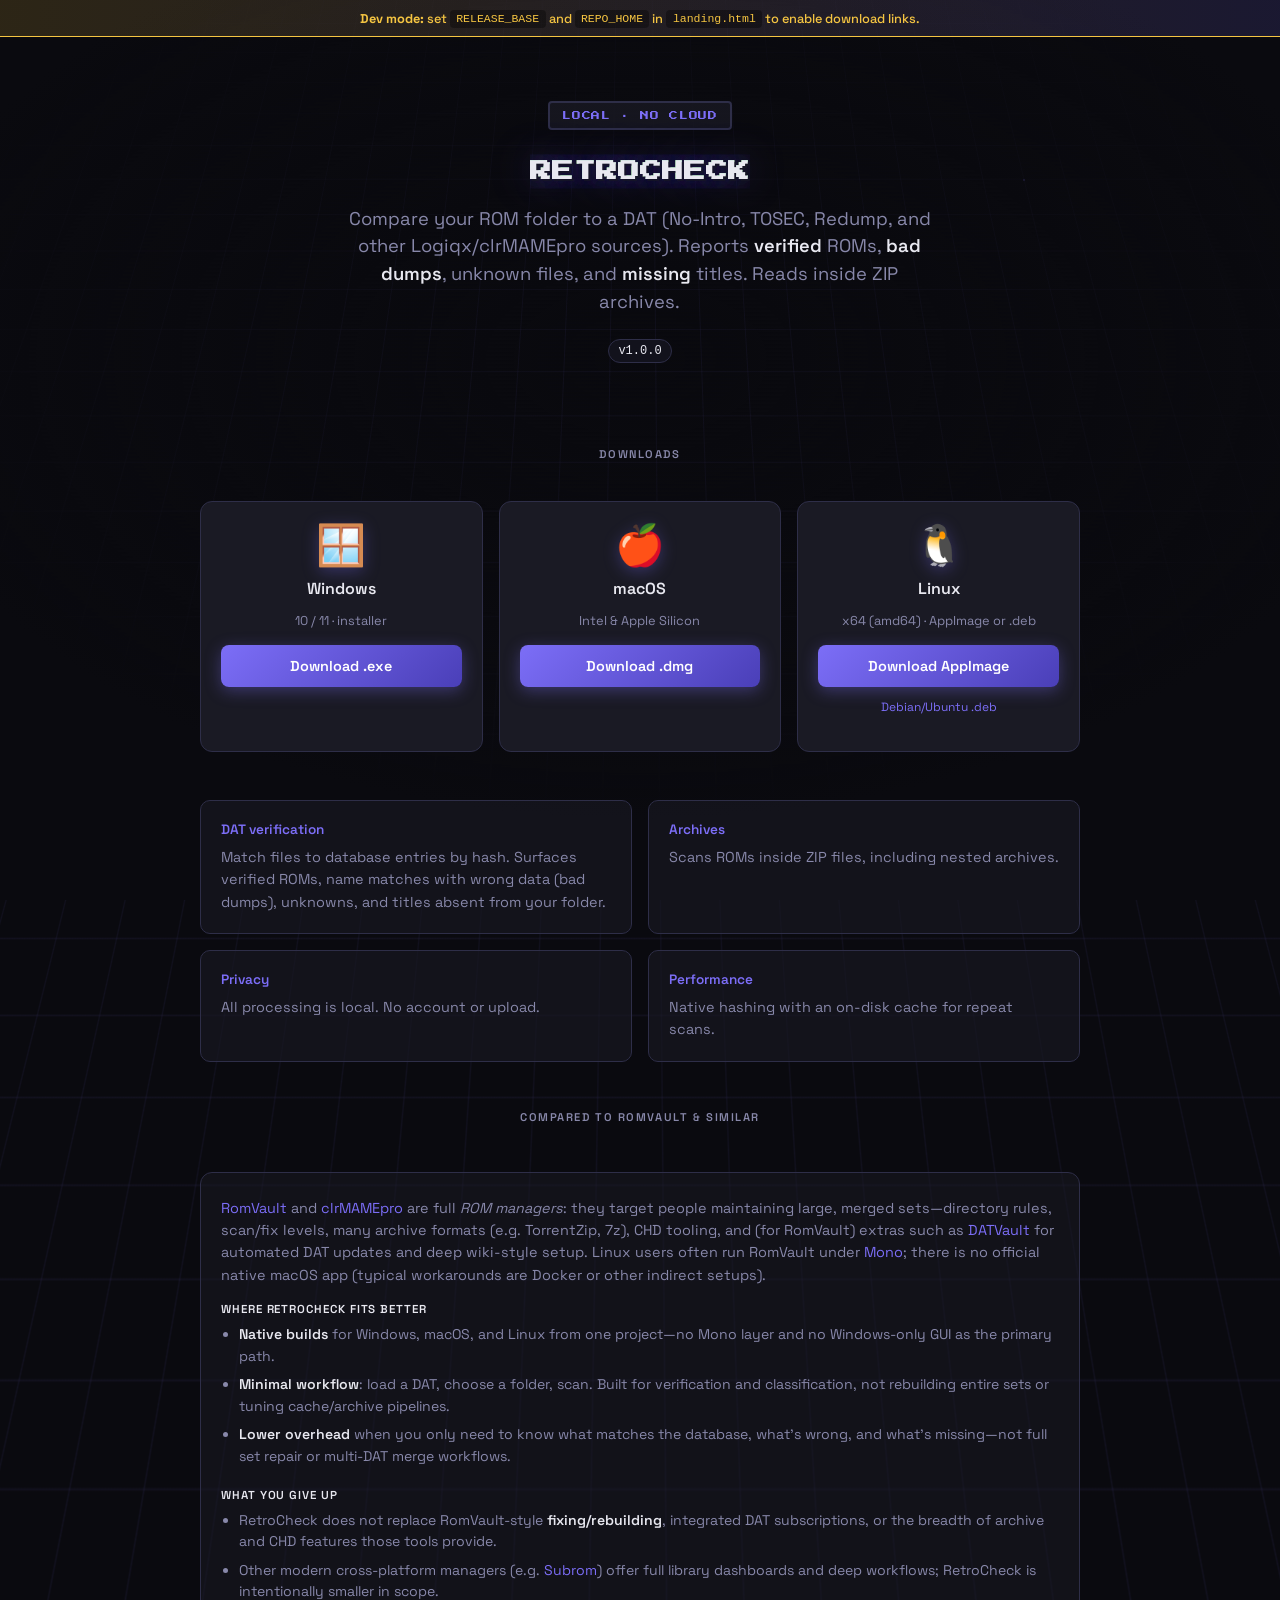
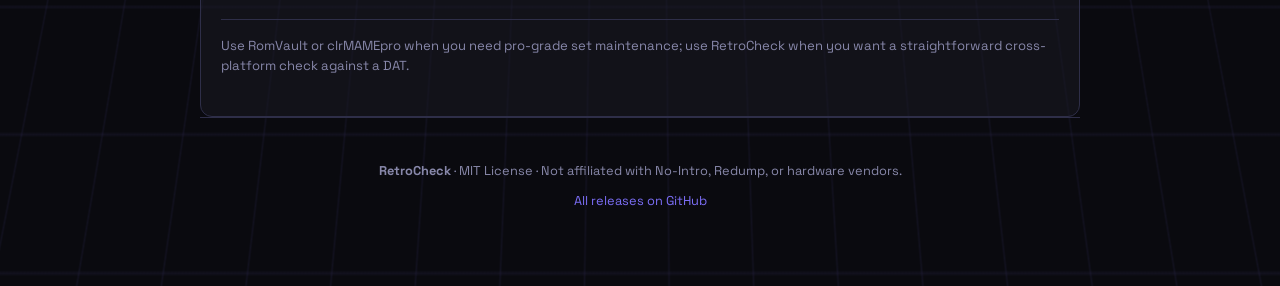
==== index.html @ e522e19d "index.html" ====
<!DOCTYPE html>
<html lang="en">
<head>
  <meta charset="utf-8">
  <meta name="viewport" content="width=device-width, initial-scale=1">
  <meta name="description" content="RetroCheck: verify ROM files against DAT sets (e.g. No-Intro). Detect bad dumps and missing titles. Runs locally.">
  <title>RetroCheck — Download</title>
  <link rel="preconnect" href="https://fonts.googleapis.com">
  <link rel="preconnect" href="https://fonts.gstatic.com" crossorigin>
  <link href="https://fonts.googleapis.com/css2?family=Press+Start+2P&family=Space+Grotesk:wght@400;500;600;700&display=swap" rel="stylesheet">
  <style>
    :root {
      --bg: #0a0a0f;
      --bg2: #12121c;
      --surface: #1a1a24;
      --border: #2e2e48;
      --accent: #7c6ef7;
      --accent-dim: #4a3fb8;
      --accent-glow: rgba(124, 110, 247, 0.35);
      --green: #3dd68c;
      --yellow: #f5c542;
      --text: #e8e8f0;
      --muted: #8888aa;
      --font-ui: 'Space Grotesk', system-ui, sans-serif;
      --font-pixel: 'Press Start 2P', monospace;
      --font-mono: 'Menlo', 'Monaco', 'Courier New', monospace;
    }

    *, *::before, *::after { box-sizing: border-box; }
    html { scroll-behavior: smooth; }
    body {
      margin: 0;
      min-height: 100vh;
      font-family: var(--font-ui);
      background: var(--bg);
      color: var(--text);
      overflow-x: hidden;
    }

    /* Animated grid + stars */
    .bg-layer {
      position: fixed;
      inset: 0;
      pointer-events: none;
      z-index: 0;
    }
    .grid {
      position: absolute;
      inset: -50%;
      background-image:
        linear-gradient(rgba(124, 110, 247, 0.06) 1px, transparent 1px),
        linear-gradient(90deg, rgba(124, 110, 247, 0.06) 1px, transparent 1px);
      background-size: 48px 48px;
      transform: perspective(400px) rotateX(12deg);
      animation: grid-drift 80s linear infinite;
    }
    @keyframes grid-drift {
      0% { transform: perspective(400px) rotateX(12deg) translateY(0); }
      100% { transform: perspective(400px) rotateX(12deg) translateY(48px); }
    }
    .stars {
      position: absolute;
      inset: 0;
      background-image: radial-gradient(1px 1px at 20% 30%, rgba(255,255,255,0.4) 50%, transparent 50%),
        radial-gradient(1px 1px at 60% 70%, rgba(255,255,255,0.25) 50%, transparent 50%),
        radial-gradient(1.5px 1.5px at 80% 20%, rgba(124, 110, 247, 0.5) 50%, transparent 50%),
        radial-gradient(1px 1px at 40% 80%, rgba(255,255,255,0.2) 50%, transparent 50%);
      background-size: 100% 100%;
      opacity: 0.7;
    }
    .scanlines {
      position: absolute;
      inset: 0;
      background: repeating-linear-gradient(
        0deg,
        transparent,
        transparent 2px,
        rgba(0, 0, 0, 0.12) 2px,
        rgba(0, 0, 0, 0.12) 4px
      );
      opacity: 0.35;
    }
    .vignette {
      position: absolute;
      inset: 0;
      background: radial-gradient(ellipse 70% 60% at 50% 40%, transparent 0%, var(--bg) 85%);
    }

    .config-banner {
      position: relative;
      z-index: 2;
      background: linear-gradient(90deg, rgba(245, 197, 66, 0.15), rgba(124, 110, 247, 0.15));
      border-bottom: 1px solid var(--yellow);
      color: var(--yellow);
      text-align: center;
      font-size: 0.8rem;
      padding: 0.6rem 1rem;
      font-weight: 500;
    }
    .config-banner code {
      font-family: var(--font-mono);
      font-size: 0.72rem;
      background: rgba(0, 0, 0, 0.35);
      padding: 0.15rem 0.4rem;
      border-radius: 4px;
    }

    .wrap {
      position: relative;
      z-index: 1;
      max-width: 920px;
      margin: 0 auto;
      padding: 2rem 1.25rem 4rem;
    }

    header {
      text-align: center;
      padding: 2rem 0 3rem;
    }
    .badge {
      display: inline-block;
      font-family: var(--font-pixel);
      font-size: 0.55rem;
      color: var(--accent);
      letter-spacing: 0.08em;
      padding: 0.5rem 0.75rem;
      border: 2px solid var(--border);
      border-radius: 4px;
      background: rgba(26, 26, 36, 0.8);
      margin-bottom: 1.5rem;
      animation: pulse-border 3s ease-in-out infinite;
    }
    @keyframes pulse-border {
      0%, 100% { box-shadow: 0 0 0 0 var(--accent-glow); border-color: var(--border); }
      50% { box-shadow: 0 0 24px 2px var(--accent-glow); border-color: var(--accent-dim); }
    }

    h1 {
      font-family: var(--font-pixel);
      font-size: clamp(1rem, 4vw, 1.35rem);
      line-height: 1.6;
      margin: 0 0 1rem;
      text-shadow: 0 0 40px var(--accent-glow), 2px 2px 0 var(--bg2);
    }
    .glitch {
      position: relative;
      display: inline-block;
    }
    .glitch::before,
    .glitch::after {
      content: attr(data-text);
      position: absolute;
      left: 0;
      top: 0;
      width: 100%;
      overflow: hidden;
      clip-path: inset(0 0 0 0);
    }
    .glitch::before {
      animation: glitch-1 2.5s infinite reverse steps(2);
      color: var(--green);
      z-index: -1;
    }
    .glitch::after {
      animation: glitch-2 3s infinite steps(2);
      color: var(--yellow);
      z-index: -2;
    }
    @keyframes glitch-1 {
      0%, 90%, 100% { transform: translate(0); }
      92% { transform: translate(-2px, 1px); }
      94% { transform: translate(2px, -1px); }
    }
    @keyframes glitch-2 {
      0%, 88%, 100% { transform: translate(0); }
      91% { transform: translate(2px, 2px); }
    }

    .tagline {
      font-size: 1.15rem;
      color: var(--muted);
      max-width: 32em;
      margin: 0 auto 0.5rem;
      line-height: 1.5;
    }
    .tagline strong {
      color: var(--text);
      font-weight: 600;
    }
    .downloads {
      display: grid;
      gap: 1rem;
      margin: 2.5rem 0;
    }
    @media (min-width: 640px) {
      .downloads { grid-template-columns: repeat(3, 1fr); }
    }

    .dl-card {
      position: relative;
      background: var(--surface);
      border: 1px solid var(--border);
      border-radius: 12px;
      padding: 1.5rem 1.25rem;
      text-align: center;
      transition: transform 0.2s, border-color 0.2s, box-shadow 0.2s;
    }
    .dl-card:hover {
      transform: translateY(-4px);
      border-color: var(--accent);
      box-shadow: 0 12px 40px rgba(124, 110, 247, 0.2);
    }
    .dl-card .icon {
      font-size: 2.5rem;
      line-height: 1;
      margin-bottom: 0.75rem;
      filter: drop-shadow(0 4px 8px rgba(124, 110, 247, 0.3));
    }
    .dl-card h2 {
      font-size: 1rem;
      font-weight: 600;
      margin: 0 0 0.35rem;
    }
    .dl-card .os-hint {
      font-size: 0.8rem;
      color: var(--muted);
      margin-bottom: 1rem;
    }
    .dl-card a.primary {
      display: inline-flex;
      align-items: center;
      justify-content: center;
      gap: 0.5rem;
      width: 100%;
      padding: 0.75rem 1rem;
      font-weight: 600;
      font-size: 0.9rem;
      color: #fff;
      background: linear-gradient(135deg, var(--accent) 0%, var(--accent-dim) 100%);
      border: none;
      border-radius: 8px;
      text-decoration: none;
      cursor: pointer;
      box-shadow: 0 4px 16px var(--accent-glow);
      transition: filter 0.15s, transform 0.15s;
    }
    .dl-card a.primary:hover {
      filter: brightness(1.08);
      transform: scale(1.02);
    }
    .dl-card a.primary:active {
      transform: scale(0.98);
    }
    .dl-card .alt-links {
      margin-top: 0.75rem;
      font-size: 0.75rem;
      color: var(--muted);
    }
    .dl-card .alt-links a {
      color: var(--accent);
      text-decoration: none;
    }
    .dl-card .alt-links a:hover {
      text-decoration: underline;
    }

    .features {
      display: grid;
      gap: 1rem;
      margin: 3rem 0;
    }
    @media (min-width: 560px) {
      .features { grid-template-columns: repeat(2, 1fr); }
    }
    .feat {
      background: rgba(26, 26, 36, 0.6);
      border: 1px solid var(--border);
      border-radius: 10px;
      padding: 1.25rem;
    }
    .feat h3 {
      font-size: 0.85rem;
      margin: 0 0 0.5rem;
      color: var(--accent);
      font-weight: 600;
    }
    .feat p {
      margin: 0;
      font-size: 0.9rem;
      color: var(--muted);
      line-height: 1.55;
    }
    .feat p strong {
      color: var(--text);
      font-weight: 600;
    }

    .section-title {
      font-size: 0.7rem;
      font-weight: 600;
      letter-spacing: 0.14em;
      text-transform: uppercase;
      color: var(--muted);
      text-align: center;
      margin: 2.25rem 0 1rem;
    }

    .compare {
      margin: 3rem 0 0;
      padding: 1.5rem 1.25rem;
      background: rgba(26, 26, 36, 0.5);
      border: 1px solid var(--border);
      border-radius: 12px;
    }
    .compare > p {
      margin: 0 0 1rem;
      font-size: 0.9rem;
      color: var(--muted);
      line-height: 1.55;
    }
    .compare h3 {
      font-size: 0.72rem;
      font-weight: 600;
      letter-spacing: 0.08em;
      text-transform: uppercase;
      color: var(--text);
      margin: 1.25rem 0 0.5rem;
    }
    .compare h3:first-of-type {
      margin-top: 0;
    }
    .compare ul {
      margin: 0;
      padding-left: 1.15rem;
      font-size: 0.88rem;
      color: var(--muted);
      line-height: 1.55;
    }
    .compare li {
      margin-bottom: 0.4rem;
    }
    .compare ul strong {
      color: var(--text);
      font-weight: 600;
    }
    .compare a {
      color: var(--accent);
      text-decoration: none;
    }
    .compare a:hover {
      text-decoration: underline;
    }
    .compare .note {
      margin-top: 1rem;
      padding-top: 1rem;
      border-top: 1px solid var(--border);
      font-size: 0.82rem;
      color: var(--muted);
      line-height: 1.5;
    }

    footer {
      text-align: center;
      padding-top: 2rem;
      border-top: 1px solid var(--border);
      font-size: 0.8rem;
      color: var(--muted);
    }
    footer a {
      color: var(--accent);
      text-decoration: none;
    }
    footer a:hover { text-decoration: underline; }

    .version-pill {
      display: inline-block;
      margin-top: 1rem;
      padding: 0.25rem 0.6rem;
      font-size: 0.75rem;
      font-family: var(--font-mono, monospace);
      background: var(--bg2);
      border-radius: 99px;
      border: 1px solid var(--border);
    }

  </style>
</head>
<body>
  <div class="config-banner" id="config-banner" hidden>
    <strong>Dev mode:</strong> set <code>RELEASE_BASE</code> and <code>REPO_HOME</code> in <code>landing.html</code> to enable download links.
  </div>
  <div class="bg-layer" aria-hidden="true">
    <div class="grid"></div>
    <div class="stars"></div>
    <div class="scanlines"></div>
    <div class="vignette"></div>
  </div>

  <div class="wrap">
    <header>
      <div class="badge">LOCAL · NO CLOUD</div>
      <h1>
        <span class="glitch" data-text="RETROCHECK">RETROCHECK</span>
      </h1>
      <p class="tagline">
        Compare your ROM folder to a DAT (No-Intro, TOSEC, Redump, and other Logiqx/clrMAMEpro sources).
        Reports <strong>verified</strong> ROMs, <strong>bad dumps</strong>, unknown files, and <strong>missing</strong> titles. Reads inside ZIP archives.
      </p>
      <span class="version-pill" id="version-pill">v<!-- set by script --></span>
    </header>

    <h2 class="section-title">Downloads</h2>

    <section class="downloads" aria-label="Downloads">
      <article class="dl-card">
        <div class="icon" aria-hidden="true">🪟</div>
        <h2>Windows</h2>
        <p class="os-hint">10 / 11 · installer</p>
        <a class="primary" data-dl="win" href="#">Download .exe</a>
      </article>
      <article class="dl-card">
        <div class="icon" aria-hidden="true">🍎</div>
        <h2>macOS</h2>
        <p class="os-hint">Intel &amp; Apple Silicon</p>
        <a class="primary" data-dl="mac" href="#">Download .dmg</a>
      </article>
      <article class="dl-card">
        <div class="icon" aria-hidden="true">🐧</div>
        <h2>Linux</h2>
        <p class="os-hint">x64 (amd64) · AppImage or .deb</p>
        <a class="primary" data-dl="linux-appimage" href="#">Download AppImage</a>
        <p class="alt-links">
          <a data-dl="linux-deb" href="#">Debian/Ubuntu .deb</a>
        </p>
      </article>
    </section>

    <section class="features" aria-label="Features">
      <div class="feat">
        <h3>DAT verification</h3>
        <p>Match files to database entries by hash. Surfaces verified ROMs, name matches with wrong data (bad dumps), unknowns, and titles absent from your folder.</p>
      </div>
      <div class="feat">
        <h3>Archives</h3>
        <p>Scans ROMs inside ZIP files, including nested archives.</p>
      </div>
      <div class="feat">
        <h3>Privacy</h3>
        <p>All processing is local. No account or upload.</p>
      </div>
      <div class="feat">
        <h3>Performance</h3>
        <p>Native hashing with an on-disk cache for repeat scans.</p>
      </div>
    </section>

    <h2 class="section-title" style="margin-top:3rem">Compared to RomVault &amp; similar</h2>
    <section class="compare" aria-label="Comparison with other ROM tools">
      <p>
        <a href="https://www.romvault.com/" rel="noopener noreferrer">RomVault</a> and
        <a href="https://mamedev.emulab.it/clrmamepro/" rel="noopener noreferrer">clrMAMEpro</a>
        are full <em>ROM managers</em>: they target people maintaining large, merged sets—directory rules, scan/fix levels,
        many archive formats (e.g. TorrentZip, 7z), CHD tooling, and (for RomVault) extras such as
        <a href="https://wiki.romvault.com/doku.php?id=what_is_datvault" rel="noopener noreferrer">DATVault</a>
        for automated DAT updates and deep wiki-style setup.
        Linux users often run RomVault under <a href="https://wiki.romvault.com/doku.php?id=linux_setup" rel="noopener noreferrer">Mono</a>;
        there is no official native macOS app (typical workarounds are Docker or other indirect setups).
      </p>
      <h3>Where RetroCheck fits better</h3>
      <ul>
        <li><strong>Native builds</strong> for Windows, macOS, and Linux from one project—no Mono layer and no Windows-only GUI as the primary path.</li>
        <li><strong>Minimal workflow</strong>: load a DAT, choose a folder, scan. Built for verification and classification, not rebuilding entire sets or tuning cache/archive pipelines.</li>
        <li><strong>Lower overhead</strong> when you only need to know what matches the database, what’s wrong, and what’s missing—not full set repair or multi-DAT merge workflows.</li>
      </ul>
      <h3>What you give up</h3>
      <ul>
        <li>RetroCheck does not replace RomVault-style <strong>fixing/rebuilding</strong>, integrated DAT subscriptions, or the breadth of archive and CHD features those tools provide.</li>
        <li>Other modern cross-platform managers (e.g. <a href="https://github.com/TheAnsarya/subrom" rel="noopener noreferrer">Subrom</a>) offer full library dashboards and deep workflows; RetroCheck is intentionally smaller in scope.</li>
      </ul>
      <p class="note">Use RomVault or clrMAMEpro when you need pro-grade set maintenance; use RetroCheck when you want a straightforward cross-platform check against a DAT.</p>
    </section>

    <footer>
      <p>
        <strong>RetroCheck</strong> · MIT License · Not affiliated with No-Intro, Redump, or hardware vendors.
      </p>
      <p style="margin-top:0.75rem">
        <a id="releases-link" href="#">All releases on GitHub</a>
      </p>
    </footer>
  </div>

  <script>
    (function () {
      /**
       * Edit this block before publishing. Point RELEASE_BASE at your GitHub Release
       * assets folder, e.g. https://github.com/you/retrocheck/releases/download/v1.0.0
       */
      var VERSION = '1.0.0';
      var RELEASE_BASE = ''; // e.g. 'https://github.com/YOUR_ORG/retrocheck/releases/download/v' + VERSION

      /** Filenames must match `npm run dist` output (package name + electron-builder). */
      var FILES = {
        win: 'retrocheck-' + VERSION + '-setup.exe',
        mac: 'RetroCheck-' + VERSION + '.dmg',
        'linux-appimage': 'RetroCheck-' + VERSION + '.AppImage',
        'linux-deb': 'retrocheck_' + VERSION + '_amd64.deb'
      };

      var REPO_HOME = ''; // e.g. 'https://github.com/YOUR_ORG/retrocheck'

      var needsConfig = !RELEASE_BASE || RELEASE_BASE.indexOf('YOUR_ORG') !== -1;
      var banner = document.getElementById('config-banner');
      if (banner) banner.hidden = !needsConfig;

      var pill = document.getElementById('version-pill');
      if (pill) pill.textContent = 'v' + VERSION;

      function hrefFor(key) {
        if (!RELEASE_BASE || RELEASE_BASE.indexOf('YOUR_ORG') !== -1) {
          return '#';
        }
        return RELEASE_BASE.replace(/\/?$/, '/') + FILES[key];
      }

      document.querySelectorAll('[data-dl]').forEach(function (el) {
        var key = el.getAttribute('data-dl');
        el.setAttribute('href', hrefFor(key));
        if (needsConfig) {
          el.setAttribute('title', 'Set RELEASE_BASE in landing.html to enable downloads');
          el.addEventListener('click', function (ev) {
            if (el.getAttribute('href') === '#') {
              ev.preventDefault();
              window.alert('Configure RELEASE_BASE in landing.html with your GitHub release asset URL, then redeploy.');
            }
          });
        }
      });

      var rel = document.getElementById('releases-link');
      if (rel) {
        if (REPO_HOME && REPO_HOME.indexOf('YOUR_ORG') === -1) {
          rel.href = REPO_HOME + '/releases';
        } else {
          rel.href = '#';
          rel.setAttribute('title', 'Set REPO_HOME in landing.html');
        }
      }
    })();
  </script>
</body>
</html>
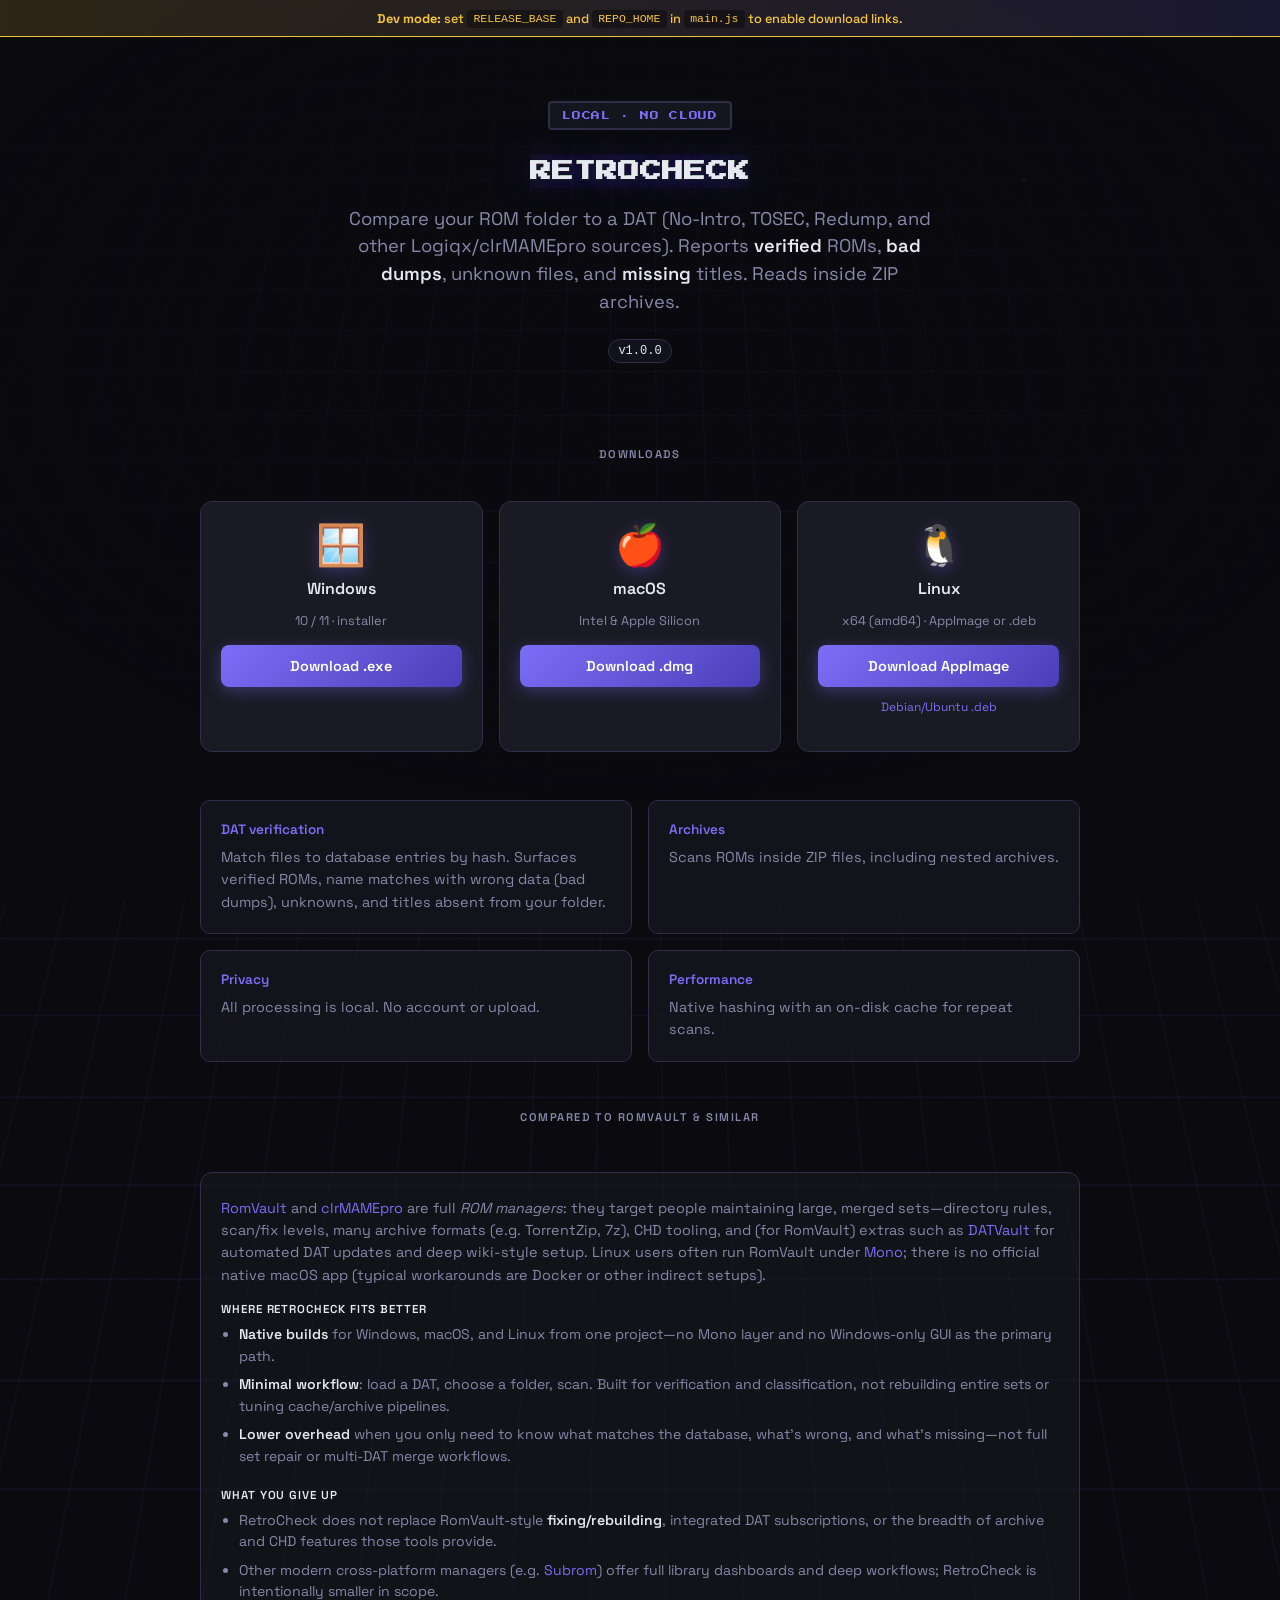
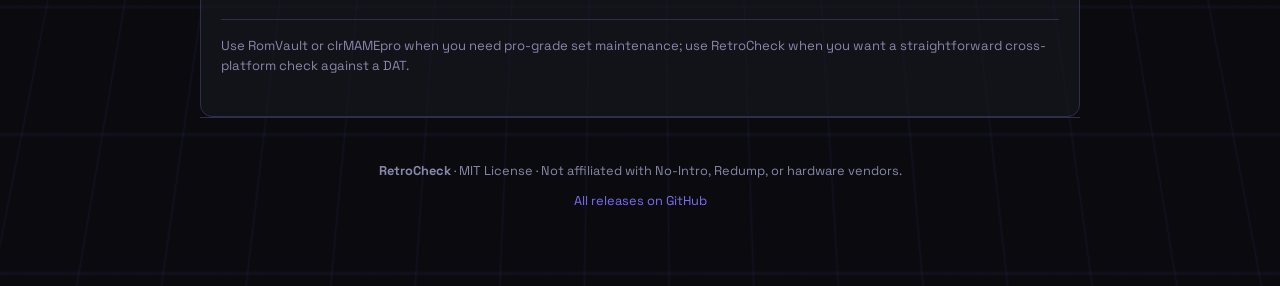
==== commit 3518ab5f: "simple animations" ====
--- a/index.html
+++ b/index.html
@@ -8,386 +8,11 @@
   <link rel="preconnect" href="https://fonts.googleapis.com">
   <link rel="preconnect" href="https://fonts.gstatic.com" crossorigin>
   <link href="https://fonts.googleapis.com/css2?family=Press+Start+2P&family=Space+Grotesk:wght@400;500;600;700&display=swap" rel="stylesheet">
-  <style>
-    :root {
-      --bg: #0a0a0f;
-      --bg2: #12121c;
-      --surface: #1a1a24;
-      --border: #2e2e48;
-      --accent: #7c6ef7;
-      --accent-dim: #4a3fb8;
-      --accent-glow: rgba(124, 110, 247, 0.35);
-      --green: #3dd68c;
-      --yellow: #f5c542;
-      --text: #e8e8f0;
-      --muted: #8888aa;
-      --font-ui: 'Space Grotesk', system-ui, sans-serif;
-      --font-pixel: 'Press Start 2P', monospace;
-      --font-mono: 'Menlo', 'Monaco', 'Courier New', monospace;
-    }
-
-    *, *::before, *::after { box-sizing: border-box; }
-    html { scroll-behavior: smooth; }
-    body {
-      margin: 0;
-      min-height: 100vh;
-      font-family: var(--font-ui);
-      background: var(--bg);
-      color: var(--text);
-      overflow-x: hidden;
-    }
-
-    /* Animated grid + stars */
-    .bg-layer {
-      position: fixed;
-      inset: 0;
-      pointer-events: none;
-      z-index: 0;
-    }
-    .grid {
-      position: absolute;
-      inset: -50%;
-      background-image:
-        linear-gradient(rgba(124, 110, 247, 0.06) 1px, transparent 1px),
-        linear-gradient(90deg, rgba(124, 110, 247, 0.06) 1px, transparent 1px);
-      background-size: 48px 48px;
-      transform: perspective(400px) rotateX(12deg);
-      animation: grid-drift 80s linear infinite;
-    }
-    @keyframes grid-drift {
-      0% { transform: perspective(400px) rotateX(12deg) translateY(0); }
-      100% { transform: perspective(400px) rotateX(12deg) translateY(48px); }
-    }
-    .stars {
-      position: absolute;
-      inset: 0;
-      background-image: radial-gradient(1px 1px at 20% 30%, rgba(255,255,255,0.4) 50%, transparent 50%),
-        radial-gradient(1px 1px at 60% 70%, rgba(255,255,255,0.25) 50%, transparent 50%),
-        radial-gradient(1.5px 1.5px at 80% 20%, rgba(124, 110, 247, 0.5) 50%, transparent 50%),
-        radial-gradient(1px 1px at 40% 80%, rgba(255,255,255,0.2) 50%, transparent 50%);
-      background-size: 100% 100%;
-      opacity: 0.7;
-    }
-    .scanlines {
-      position: absolute;
-      inset: 0;
-      background: repeating-linear-gradient(
-        0deg,
-        transparent,
-        transparent 2px,
-        rgba(0, 0, 0, 0.12) 2px,
-        rgba(0, 0, 0, 0.12) 4px
-      );
-      opacity: 0.35;
-    }
-    .vignette {
-      position: absolute;
-      inset: 0;
-      background: radial-gradient(ellipse 70% 60% at 50% 40%, transparent 0%, var(--bg) 85%);
-    }
-
-    .config-banner {
-      position: relative;
-      z-index: 2;
-      background: linear-gradient(90deg, rgba(245, 197, 66, 0.15), rgba(124, 110, 247, 0.15));
-      border-bottom: 1px solid var(--yellow);
-      color: var(--yellow);
-      text-align: center;
-      font-size: 0.8rem;
-      padding: 0.6rem 1rem;
-      font-weight: 500;
-    }
-    .config-banner code {
-      font-family: var(--font-mono);
-      font-size: 0.72rem;
-      background: rgba(0, 0, 0, 0.35);
-      padding: 0.15rem 0.4rem;
-      border-radius: 4px;
-    }
-
-    .wrap {
-      position: relative;
-      z-index: 1;
-      max-width: 920px;
-      margin: 0 auto;
-      padding: 2rem 1.25rem 4rem;
-    }
-
-    header {
-      text-align: center;
-      padding: 2rem 0 3rem;
-    }
-    .badge {
-      display: inline-block;
-      font-family: var(--font-pixel);
-      font-size: 0.55rem;
-      color: var(--accent);
-      letter-spacing: 0.08em;
-      padding: 0.5rem 0.75rem;
-      border: 2px solid var(--border);
-      border-radius: 4px;
-      background: rgba(26, 26, 36, 0.8);
-      margin-bottom: 1.5rem;
-      animation: pulse-border 3s ease-in-out infinite;
-    }
-    @keyframes pulse-border {
-      0%, 100% { box-shadow: 0 0 0 0 var(--accent-glow); border-color: var(--border); }
-      50% { box-shadow: 0 0 24px 2px var(--accent-glow); border-color: var(--accent-dim); }
-    }
-
-    h1 {
-      font-family: var(--font-pixel);
-      font-size: clamp(1rem, 4vw, 1.35rem);
-      line-height: 1.6;
-      margin: 0 0 1rem;
-      text-shadow: 0 0 40px var(--accent-glow), 2px 2px 0 var(--bg2);
-    }
-    .glitch {
-      position: relative;
-      display: inline-block;
-    }
-    .glitch::before,
-    .glitch::after {
-      content: attr(data-text);
-      position: absolute;
-      left: 0;
-      top: 0;
-      width: 100%;
-      overflow: hidden;
-      clip-path: inset(0 0 0 0);
-    }
-    .glitch::before {
-      animation: glitch-1 2.5s infinite reverse steps(2);
-      color: var(--green);
-      z-index: -1;
-    }
-    .glitch::after {
-      animation: glitch-2 3s infinite steps(2);
-      color: var(--yellow);
-      z-index: -2;
-    }
-    @keyframes glitch-1 {
-      0%, 90%, 100% { transform: translate(0); }
-      92% { transform: translate(-2px, 1px); }
-      94% { transform: translate(2px, -1px); }
-    }
-    @keyframes glitch-2 {
-      0%, 88%, 100% { transform: translate(0); }
-      91% { transform: translate(2px, 2px); }
-    }
-
-    .tagline {
-      font-size: 1.15rem;
-      color: var(--muted);
-      max-width: 32em;
-      margin: 0 auto 0.5rem;
-      line-height: 1.5;
-    }
-    .tagline strong {
-      color: var(--text);
-      font-weight: 600;
-    }
-    .downloads {
-      display: grid;
-      gap: 1rem;
-      margin: 2.5rem 0;
-    }
-    @media (min-width: 640px) {
-      .downloads { grid-template-columns: repeat(3, 1fr); }
-    }
-
-    .dl-card {
-      position: relative;
-      background: var(--surface);
-      border: 1px solid var(--border);
-      border-radius: 12px;
-      padding: 1.5rem 1.25rem;
-      text-align: center;
-      transition: transform 0.2s, border-color 0.2s, box-shadow 0.2s;
-    }
-    .dl-card:hover {
-      transform: translateY(-4px);
-      border-color: var(--accent);
-      box-shadow: 0 12px 40px rgba(124, 110, 247, 0.2);
-    }
-    .dl-card .icon {
-      font-size: 2.5rem;
-      line-height: 1;
-      margin-bottom: 0.75rem;
-      filter: drop-shadow(0 4px 8px rgba(124, 110, 247, 0.3));
-    }
-    .dl-card h2 {
-      font-size: 1rem;
-      font-weight: 600;
-      margin: 0 0 0.35rem;
-    }
-    .dl-card .os-hint {
-      font-size: 0.8rem;
-      color: var(--muted);
-      margin-bottom: 1rem;
-    }
-    .dl-card a.primary {
-      display: inline-flex;
-      align-items: center;
-      justify-content: center;
-      gap: 0.5rem;
-      width: 100%;
-      padding: 0.75rem 1rem;
-      font-weight: 600;
-      font-size: 0.9rem;
-      color: #fff;
-      background: linear-gradient(135deg, var(--accent) 0%, var(--accent-dim) 100%);
-      border: none;
-      border-radius: 8px;
-      text-decoration: none;
-      cursor: pointer;
-      box-shadow: 0 4px 16px var(--accent-glow);
-      transition: filter 0.15s, transform 0.15s;
-    }
-    .dl-card a.primary:hover {
-      filter: brightness(1.08);
-      transform: scale(1.02);
-    }
-    .dl-card a.primary:active {
-      transform: scale(0.98);
-    }
-    .dl-card .alt-links {
-      margin-top: 0.75rem;
-      font-size: 0.75rem;
-      color: var(--muted);
-    }
-    .dl-card .alt-links a {
-      color: var(--accent);
-      text-decoration: none;
-    }
-    .dl-card .alt-links a:hover {
-      text-decoration: underline;
-    }
-
-    .features {
-      display: grid;
-      gap: 1rem;
-      margin: 3rem 0;
-    }
-    @media (min-width: 560px) {
-      .features { grid-template-columns: repeat(2, 1fr); }
-    }
-    .feat {
-      background: rgba(26, 26, 36, 0.6);
-      border: 1px solid var(--border);
-      border-radius: 10px;
-      padding: 1.25rem;
-    }
-    .feat h3 {
-      font-size: 0.85rem;
-      margin: 0 0 0.5rem;
-      color: var(--accent);
-      font-weight: 600;
-    }
-    .feat p {
-      margin: 0;
-      font-size: 0.9rem;
-      color: var(--muted);
-      line-height: 1.55;
-    }
-    .feat p strong {
-      color: var(--text);
-      font-weight: 600;
-    }
-
-    .section-title {
-      font-size: 0.7rem;
-      font-weight: 600;
-      letter-spacing: 0.14em;
-      text-transform: uppercase;
-      color: var(--muted);
-      text-align: center;
-      margin: 2.25rem 0 1rem;
-    }
-
-    .compare {
-      margin: 3rem 0 0;
-      padding: 1.5rem 1.25rem;
-      background: rgba(26, 26, 36, 0.5);
-      border: 1px solid var(--border);
-      border-radius: 12px;
-    }
-    .compare > p {
-      margin: 0 0 1rem;
-      font-size: 0.9rem;
-      color: var(--muted);
-      line-height: 1.55;
-    }
-    .compare h3 {
-      font-size: 0.72rem;
-      font-weight: 600;
-      letter-spacing: 0.08em;
-      text-transform: uppercase;
-      color: var(--text);
-      margin: 1.25rem 0 0.5rem;
-    }
-    .compare h3:first-of-type {
-      margin-top: 0;
-    }
-    .compare ul {
-      margin: 0;
-      padding-left: 1.15rem;
-      font-size: 0.88rem;
-      color: var(--muted);
-      line-height: 1.55;
-    }
-    .compare li {
-      margin-bottom: 0.4rem;
-    }
-    .compare ul strong {
-      color: var(--text);
-      font-weight: 600;
-    }
-    .compare a {
-      color: var(--accent);
-      text-decoration: none;
-    }
-    .compare a:hover {
-      text-decoration: underline;
-    }
-    .compare .note {
-      margin-top: 1rem;
-      padding-top: 1rem;
-      border-top: 1px solid var(--border);
-      font-size: 0.82rem;
-      color: var(--muted);
-      line-height: 1.5;
-    }
-
-    footer {
-      text-align: center;
-      padding-top: 2rem;
-      border-top: 1px solid var(--border);
-      font-size: 0.8rem;
-      color: var(--muted);
-    }
-    footer a {
-      color: var(--accent);
-      text-decoration: none;
-    }
-    footer a:hover { text-decoration: underline; }
-
-    .version-pill {
-      display: inline-block;
-      margin-top: 1rem;
-      padding: 0.25rem 0.6rem;
-      font-size: 0.75rem;
-      font-family: var(--font-mono, monospace);
-      background: var(--bg2);
-      border-radius: 99px;
-      border: 1px solid var(--border);
-    }
-
-  </style>
+  <link rel="stylesheet" href="styles.css">
 </head>
 <body>
   <div class="config-banner" id="config-banner" hidden>
-    <strong>Dev mode:</strong> set <code>RELEASE_BASE</code> and <code>REPO_HOME</code> in <code>landing.html</code> to enable download links.
+    <strong>Dev mode:</strong> set <code>RELEASE_BASE</code> and <code>REPO_HOME</code> in <code>main.js</code> to enable download links.
   </div>
   <div class="bg-layer" aria-hidden="true">
     <div class="grid"></div>
@@ -406,7 +31,7 @@
         Compare your ROM folder to a DAT (No-Intro, TOSEC, Redump, and other Logiqx/clrMAMEpro sources).
         Reports <strong>verified</strong> ROMs, <strong>bad dumps</strong>, unknown files, and <strong>missing</strong> titles. Reads inside ZIP archives.
       </p>
-      <span class="version-pill" id="version-pill">v<!-- set by script --></span>
+      <span class="version-pill" id="version-pill"></span>
     </header>
 
     <h2 class="section-title">Downloads</h2>
@@ -454,7 +79,7 @@
       </div>
     </section>
 
-    <h2 class="section-title" style="margin-top:3rem">Compared to RomVault &amp; similar</h2>
+    <h2 class="section-title section-title--spaced">Compared to RomVault &amp; similar</h2>
     <section class="compare" aria-label="Comparison with other ROM tools">
       <p>
         <a href="https://www.romvault.com/" rel="noopener noreferrer">RomVault</a> and
@@ -484,69 +109,12 @@
       <p>
         <strong>RetroCheck</strong> · MIT License · Not affiliated with No-Intro, Redump, or hardware vendors.
       </p>
-      <p style="margin-top:0.75rem">
+      <p class="footer__links">
         <a id="releases-link" href="#">All releases on GitHub</a>
       </p>
     </footer>
   </div>
 
-  <script>
-    (function () {
-      /**
-       * Edit this block before publishing. Point RELEASE_BASE at your GitHub Release
-       * assets folder, e.g. https://github.com/you/retrocheck/releases/download/v1.0.0
-       */
-      var VERSION = '1.0.0';
-      var RELEASE_BASE = ''; // e.g. 'https://github.com/YOUR_ORG/retrocheck/releases/download/v' + VERSION
-
-      /** Filenames must match `npm run dist` output (package name + electron-builder). */
-      var FILES = {
-        win: 'retrocheck-' + VERSION + '-setup.exe',
-        mac: 'RetroCheck-' + VERSION + '.dmg',
-        'linux-appimage': 'RetroCheck-' + VERSION + '.AppImage',
-        'linux-deb': 'retrocheck_' + VERSION + '_amd64.deb'
-      };
-
-      var REPO_HOME = ''; // e.g. 'https://github.com/YOUR_ORG/retrocheck'
-
-      var needsConfig = !RELEASE_BASE || RELEASE_BASE.indexOf('YOUR_ORG') !== -1;
-      var banner = document.getElementById('config-banner');
-      if (banner) banner.hidden = !needsConfig;
-
-      var pill = document.getElementById('version-pill');
-      if (pill) pill.textContent = 'v' + VERSION;
-
-      function hrefFor(key) {
-        if (!RELEASE_BASE || RELEASE_BASE.indexOf('YOUR_ORG') !== -1) {
-          return '#';
-        }
-        return RELEASE_BASE.replace(/\/?$/, '/') + FILES[key];
-      }
-
-      document.querySelectorAll('[data-dl]').forEach(function (el) {
-        var key = el.getAttribute('data-dl');
-        el.setAttribute('href', hrefFor(key));
-        if (needsConfig) {
-          el.setAttribute('title', 'Set RELEASE_BASE in landing.html to enable downloads');
-          el.addEventListener('click', function (ev) {
-            if (el.getAttribute('href') === '#') {
-              ev.preventDefault();
-              window.alert('Configure RELEASE_BASE in landing.html with your GitHub release asset URL, then redeploy.');
-            }
-          });
-        }
-      });
-
-      var rel = document.getElementById('releases-link');
-      if (rel) {
-        if (REPO_HOME && REPO_HOME.indexOf('YOUR_ORG') === -1) {
-          rel.href = REPO_HOME + '/releases';
-        } else {
-          rel.href = '#';
-          rel.setAttribute('title', 'Set REPO_HOME in landing.html');
-        }
-      }
-    })();
-  </script>
+  <script src="main.js" defer></script>
 </body>
 </html>
--- a/styles.css
+++ b/styles.css
@@ -0,0 +1,637 @@
+/* RetroCheck landing — theme matches app (dark + purple accent) */
+
+:root {
+  --bg: #0a0a0f;
+  --bg2: #12121c;
+  --surface: #1a1a24;
+  --border: #2e2e48;
+  --accent: #7c6ef7;
+  --accent-dim: #4a3fb8;
+  --accent-glow: rgba(124, 110, 247, 0.35);
+  --green: #3dd68c;
+  --yellow: #f5c542;
+  --text: #e8e8f0;
+  --muted: #8888aa;
+  --font-ui: 'Space Grotesk', system-ui, sans-serif;
+  --font-pixel: 'Press Start 2P', monospace;
+  --font-mono: 'Menlo', 'Monaco', 'Courier New', monospace;
+  --ease-out: cubic-bezier(0.22, 1, 0.36, 1);
+  --ease-soft: cubic-bezier(0.4, 0, 0.2, 1);
+  --t-fast: 0.2s;
+  --t-medium: 0.35s;
+}
+
+*,
+*::before,
+*::after {
+  box-sizing: border-box;
+}
+
+html {
+  scroll-behavior: smooth;
+}
+
+body {
+  margin: 0;
+  min-height: 100vh;
+  font-family: var(--font-ui);
+  background: var(--bg);
+  color: var(--text);
+  overflow-x: hidden;
+}
+
+@keyframes reveal-in {
+  from {
+    opacity: 0;
+    transform: translateY(14px);
+  }
+  to {
+    opacity: 1;
+    transform: translateY(0);
+  }
+}
+
+a {
+  transition:
+    color var(--t-fast) var(--ease-soft),
+    text-decoration-color var(--t-fast) var(--ease-soft),
+    opacity var(--t-fast) var(--ease-soft);
+}
+
+a:focus-visible {
+  outline: 2px solid var(--accent);
+  outline-offset: 3px;
+}
+
+a:focus:not(:focus-visible) {
+  outline: none;
+}
+
+/* Background */
+.bg-layer {
+  position: fixed;
+  inset: 0;
+  pointer-events: none;
+  z-index: 0;
+}
+
+.grid {
+  position: absolute;
+  inset: -50%;
+  background-image:
+    linear-gradient(rgba(124, 110, 247, 0.06) 1px, transparent 1px),
+    linear-gradient(90deg, rgba(124, 110, 247, 0.06) 1px, transparent 1px);
+  background-size: 48px 48px;
+  transform: perspective(400px) rotateX(12deg);
+  animation: grid-drift 80s linear infinite;
+}
+
+@keyframes grid-drift {
+  0% {
+    transform: perspective(400px) rotateX(12deg) translateY(0);
+  }
+  100% {
+    transform: perspective(400px) rotateX(12deg) translateY(48px);
+  }
+}
+
+.stars {
+  position: absolute;
+  inset: 0;
+  background-image:
+    radial-gradient(1px 1px at 20% 30%, rgba(255, 255, 255, 0.4) 50%, transparent 50%),
+    radial-gradient(1px 1px at 60% 70%, rgba(255, 255, 255, 0.25) 50%, transparent 50%),
+    radial-gradient(1.5px 1.5px at 80% 20%, rgba(124, 110, 247, 0.5) 50%, transparent 50%),
+    radial-gradient(1px 1px at 40% 80%, rgba(255, 255, 255, 0.2) 50%, transparent 50%);
+  background-size: 100% 100%;
+  opacity: 0.7;
+}
+
+.scanlines {
+  position: absolute;
+  inset: 0;
+  background: repeating-linear-gradient(
+    0deg,
+    transparent,
+    transparent 2px,
+    rgba(0, 0, 0, 0.12) 2px,
+    rgba(0, 0, 0, 0.12) 4px
+  );
+  opacity: 0.35;
+}
+
+.vignette {
+  position: absolute;
+  inset: 0;
+  background: radial-gradient(ellipse 70% 60% at 50% 40%, transparent 0%, var(--bg) 85%);
+}
+
+.config-banner {
+  position: relative;
+  z-index: 2;
+  background: linear-gradient(90deg, rgba(245, 197, 66, 0.15), rgba(124, 110, 247, 0.15));
+  border-bottom: 1px solid var(--yellow);
+  color: var(--yellow);
+  text-align: center;
+  font-size: 0.8rem;
+  padding: 0.6rem 1rem;
+  font-weight: 500;
+}
+
+.config-banner code {
+  font-family: var(--font-mono);
+  font-size: 0.72rem;
+  background: rgba(0, 0, 0, 0.35);
+  padding: 0.15rem 0.4rem;
+  border-radius: 4px;
+}
+
+.wrap {
+  position: relative;
+  z-index: 1;
+  max-width: 920px;
+  margin: 0 auto;
+  padding: 2rem 1.25rem 4rem;
+}
+
+/* Staggered entrance (header lines, then sections) */
+header {
+  text-align: center;
+  padding: 2rem 0 3rem;
+}
+
+header > * {
+  animation: reveal-in 0.55s var(--ease-out) both;
+}
+
+header > *:nth-child(1) {
+  animation-delay: 0.06s;
+}
+
+header > *:nth-child(2) {
+  animation-delay: 0.14s;
+}
+
+header > *:nth-child(3) {
+  animation-delay: 0.22s;
+}
+
+header > *:nth-child(4) {
+  animation-delay: 0.3s;
+}
+
+.wrap > h2.section-title:not(.section-title--spaced),
+.wrap > section.downloads,
+.wrap > section.features,
+.wrap > h2.section-title--spaced,
+.wrap > section.compare,
+.wrap > footer {
+  animation: reveal-in 0.65s var(--ease-out) both;
+}
+
+.wrap > h2.section-title:not(.section-title--spaced) {
+  animation-delay: 0.38s;
+}
+
+.wrap > section.downloads {
+  animation-delay: 0.44s;
+}
+
+.wrap > section.features {
+  animation-delay: 0.52s;
+}
+
+.wrap > h2.section-title--spaced {
+  animation-delay: 0.6s;
+}
+
+.wrap > section.compare {
+  animation-delay: 0.66s;
+}
+
+.wrap > footer {
+  animation-delay: 0.74s;
+}
+
+.badge {
+  display: inline-block;
+  font-family: var(--font-pixel);
+  font-size: 0.55rem;
+  color: var(--accent);
+  letter-spacing: 0.08em;
+  padding: 0.5rem 0.75rem;
+  border: 2px solid var(--border);
+  border-radius: 4px;
+  background: rgba(26, 26, 36, 0.8);
+  margin-bottom: 1.5rem;
+  animation: pulse-border 3s ease-in-out infinite;
+}
+
+@keyframes pulse-border {
+  0%,
+  100% {
+    box-shadow: 0 0 0 0 var(--accent-glow);
+    border-color: var(--border);
+  }
+  50% {
+    box-shadow: 0 0 24px 2px var(--accent-glow);
+    border-color: var(--accent-dim);
+  }
+}
+
+h1 {
+  font-family: var(--font-pixel);
+  font-size: clamp(1rem, 4vw, 1.35rem);
+  line-height: 1.6;
+  margin: 0 0 1rem;
+  text-shadow: 0 0 40px var(--accent-glow), 2px 2px 0 var(--bg2);
+}
+
+.glitch {
+  position: relative;
+  display: inline-block;
+}
+
+.glitch::before,
+.glitch::after {
+  content: attr(data-text);
+  position: absolute;
+  left: 0;
+  top: 0;
+  width: 100%;
+  overflow: hidden;
+  clip-path: inset(0 0 0 0);
+}
+
+.glitch::before {
+  animation: glitch-1 2.5s infinite reverse steps(2);
+  color: var(--green);
+  z-index: -1;
+}
+
+.glitch::after {
+  animation: glitch-2 3s infinite steps(2);
+  color: var(--yellow);
+  z-index: -2;
+}
+
+@keyframes glitch-1 {
+  0%,
+  90%,
+  100% {
+    transform: translate(0);
+  }
+  92% {
+    transform: translate(-2px, 1px);
+  }
+  94% {
+    transform: translate(2px, -1px);
+  }
+}
+
+@keyframes glitch-2 {
+  0%,
+  88%,
+  100% {
+    transform: translate(0);
+  }
+  91% {
+    transform: translate(2px, 2px);
+  }
+}
+
+.tagline {
+  font-size: 1.15rem;
+  color: var(--muted);
+  max-width: 32em;
+  margin: 0 auto 0.5rem;
+  line-height: 1.5;
+}
+
+.tagline strong {
+  color: var(--text);
+  font-weight: 600;
+}
+
+.version-pill {
+  display: inline-block;
+  margin-top: 1rem;
+  padding: 0.25rem 0.6rem;
+  font-size: 0.75rem;
+  font-family: var(--font-mono);
+  background: var(--bg2);
+  border-radius: 99px;
+  border: 1px solid var(--border);
+}
+
+.section-title {
+  font-size: 0.7rem;
+  font-weight: 600;
+  letter-spacing: 0.14em;
+  text-transform: uppercase;
+  color: var(--muted);
+  text-align: center;
+  margin: 2.25rem 0 1rem;
+}
+
+.section-title--spaced {
+  margin-top: 3rem;
+}
+
+/* Downloads */
+.downloads {
+  display: grid;
+  gap: 1rem;
+  margin: 2.5rem 0;
+}
+
+@media (min-width: 640px) {
+  .downloads {
+    grid-template-columns: repeat(3, 1fr);
+  }
+}
+
+.dl-card {
+  position: relative;
+  background: var(--surface);
+  border: 1px solid var(--border);
+  border-radius: 12px;
+  padding: 1.5rem 1.25rem;
+  text-align: center;
+  transition:
+    transform var(--t-medium) var(--ease-out),
+    border-color var(--t-medium) var(--ease-soft),
+    box-shadow var(--t-medium) var(--ease-soft);
+}
+
+.dl-card:hover {
+  transform: translateY(-4px);
+  border-color: var(--accent);
+  box-shadow: 0 12px 40px rgba(124, 110, 247, 0.2);
+}
+
+.dl-card .icon {
+  font-size: 2.5rem;
+  line-height: 1;
+  margin-bottom: 0.75rem;
+  filter: drop-shadow(0 4px 8px rgba(124, 110, 247, 0.3));
+  transition: transform var(--t-medium) var(--ease-out);
+}
+
+.dl-card:hover .icon {
+  transform: scale(1.06);
+}
+
+.dl-card h2 {
+  font-size: 1rem;
+  font-weight: 600;
+  margin: 0 0 0.35rem;
+}
+
+.dl-card .os-hint {
+  font-size: 0.8rem;
+  color: var(--muted);
+  margin-bottom: 1rem;
+}
+
+.dl-card a.primary {
+  display: inline-flex;
+  align-items: center;
+  justify-content: center;
+  gap: 0.5rem;
+  width: 100%;
+  padding: 0.75rem 1rem;
+  font-weight: 600;
+  font-size: 0.9rem;
+  color: #fff;
+  background: linear-gradient(135deg, var(--accent) 0%, var(--accent-dim) 100%);
+  border: none;
+  border-radius: 8px;
+  text-decoration: none;
+  cursor: pointer;
+  box-shadow: 0 4px 16px var(--accent-glow);
+  transition:
+    filter var(--t-fast) var(--ease-soft),
+    transform var(--t-fast) var(--ease-soft),
+    box-shadow var(--t-fast) var(--ease-soft);
+}
+
+.dl-card a.primary:hover {
+  filter: brightness(1.08);
+  transform: scale(1.02);
+  box-shadow: 0 6px 24px var(--accent-glow);
+}
+
+.dl-card a.primary:active {
+  transform: scale(0.98);
+}
+
+.dl-card .alt-links {
+  margin-top: 0.75rem;
+  font-size: 0.75rem;
+  color: var(--muted);
+}
+
+.dl-card .alt-links a {
+  color: var(--accent);
+  text-decoration: none;
+}
+
+.dl-card .alt-links a:hover {
+  text-decoration: underline;
+}
+
+/* Features */
+.features {
+  display: grid;
+  gap: 1rem;
+  margin: 3rem 0;
+}
+
+@media (min-width: 560px) {
+  .features {
+    grid-template-columns: repeat(2, 1fr);
+  }
+}
+
+.feat {
+  background: rgba(26, 26, 36, 0.6);
+  border: 1px solid var(--border);
+  border-radius: 10px;
+  padding: 1.25rem;
+  transition:
+    border-color var(--t-medium) var(--ease-soft),
+    box-shadow var(--t-medium) var(--ease-soft),
+    transform var(--t-medium) var(--ease-out);
+}
+
+.feat:hover {
+  border-color: rgba(124, 110, 247, 0.35);
+  box-shadow: 0 6px 28px rgba(124, 110, 247, 0.1);
+  transform: translateY(-2px);
+}
+
+.feat h3 {
+  font-size: 0.85rem;
+  margin: 0 0 0.5rem;
+  color: var(--accent);
+  font-weight: 600;
+}
+
+.feat p {
+  margin: 0;
+  font-size: 0.9rem;
+  color: var(--muted);
+  line-height: 1.55;
+}
+
+.feat p strong {
+  color: var(--text);
+  font-weight: 600;
+}
+
+/* Comparison */
+.compare {
+  margin: 3rem 0 0;
+  padding: 1.5rem 1.25rem;
+  background: rgba(26, 26, 36, 0.5);
+  border: 1px solid var(--border);
+  border-radius: 12px;
+  transition:
+    border-color var(--t-medium) var(--ease-soft),
+    box-shadow var(--t-medium) var(--ease-soft);
+}
+
+.compare:hover {
+  border-color: rgba(124, 110, 247, 0.25);
+  box-shadow: 0 8px 32px rgba(0, 0, 0, 0.25);
+}
+
+.compare > p {
+  margin: 0 0 1rem;
+  font-size: 0.9rem;
+  color: var(--muted);
+  line-height: 1.55;
+}
+
+.compare h3 {
+  font-size: 0.72rem;
+  font-weight: 600;
+  letter-spacing: 0.08em;
+  text-transform: uppercase;
+  color: var(--text);
+  margin: 1.25rem 0 0.5rem;
+}
+
+.compare h3:first-of-type {
+  margin-top: 0;
+}
+
+.compare ul {
+  margin: 0;
+  padding-left: 1.15rem;
+  font-size: 0.88rem;
+  color: var(--muted);
+  line-height: 1.55;
+}
+
+.compare li {
+  margin-bottom: 0.4rem;
+}
+
+.compare ul strong {
+  color: var(--text);
+  font-weight: 600;
+}
+
+.compare a {
+  color: var(--accent);
+  text-decoration: none;
+  text-underline-offset: 0.2em;
+}
+
+.compare a:hover {
+  text-decoration: underline;
+  color: #9b92f9;
+}
+
+.compare .note {
+  margin-top: 1rem;
+  padding-top: 1rem;
+  border-top: 1px solid var(--border);
+  font-size: 0.82rem;
+  color: var(--muted);
+  line-height: 1.5;
+}
+
+/* Footer */
+footer {
+  text-align: center;
+  padding-top: 2rem;
+  border-top: 1px solid var(--border);
+  font-size: 0.8rem;
+  color: var(--muted);
+}
+
+footer a {
+  color: var(--accent);
+  text-decoration: none;
+}
+
+footer a:hover {
+  text-decoration: underline;
+  color: #9b92f9;
+}
+
+.footer__links {
+  margin-top: 0.75rem;
+}
+
+/* Respect system “reduce motion” */
+@media (prefers-reduced-motion: reduce) {
+  html {
+    scroll-behavior: auto;
+  }
+
+  .wrap > h2.section-title:not(.section-title--spaced),
+  .wrap > section.downloads,
+  .wrap > section.features,
+  .wrap > h2.section-title--spaced,
+  .wrap > section.compare,
+  .wrap > footer,
+  header > * {
+    animation: none !important;
+    opacity: 1 !important;
+    transform: none !important;
+  }
+
+  .grid {
+    animation: none;
+  }
+
+  .badge {
+    animation: none;
+  }
+
+  .glitch::before,
+  .glitch::after {
+    animation: none !important;
+  }
+
+  .dl-card,
+  .dl-card .icon,
+  .feat,
+  .compare,
+  .dl-card a.primary {
+    transition-duration: 0.01ms;
+  }
+
+  .dl-card:hover,
+  .feat:hover {
+    transform: none;
+  }
+
+  .dl-card:hover .icon {
+    transform: none;
+  }
+}
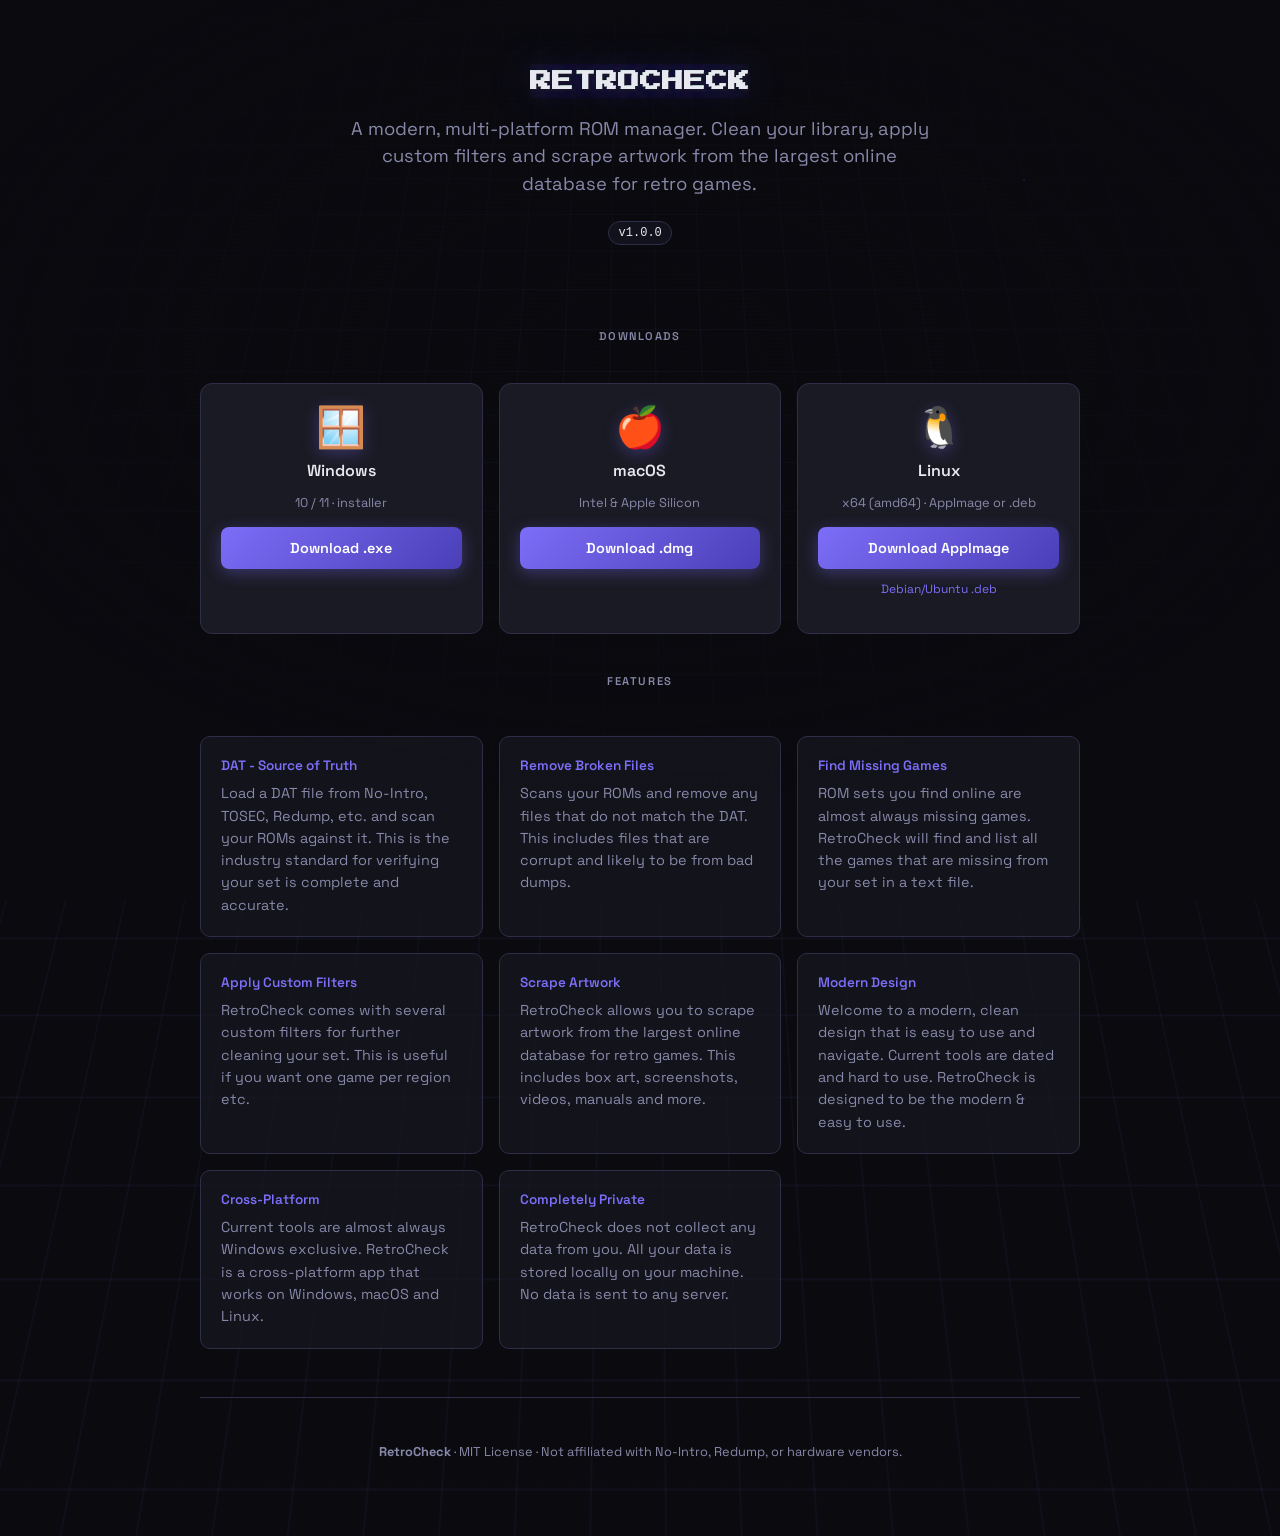
==== commit 27818b33: "updated the page to match 1.0 updates" ====
--- a/index.html
+++ b/index.html
@@ -3,7 +3,7 @@
 <head>
   <meta charset="utf-8">
   <meta name="viewport" content="width=device-width, initial-scale=1">
-  <meta name="description" content="RetroCheck: verify ROM files against DAT sets (e.g. No-Intro). Detect bad dumps and missing titles. Runs locally.">
+  <meta name="description" content="RetroCheck: local Electron app — verify ROMs against DAT files (No-Intro, TOSEC, Redump), apply filename filters without a DAT, scrape artwork via ScreenScraper, export reports, and themes. No cloud.">
   <title>RetroCheck — Download</title>
   <link rel="preconnect" href="https://fonts.googleapis.com">
   <link rel="preconnect" href="https://fonts.gstatic.com" crossorigin>
@@ -23,14 +23,25 @@
 
   <div class="wrap">
     <header>
-      <div class="badge">LOCAL · NO CLOUD</div>
+      <!-- <div class="badge">LOCAL-FIRST</div> -->
       <h1>
         <span class="glitch" data-text="RETROCHECK">RETROCHECK</span>
       </h1>
       <p class="tagline">
-        Compare your ROM folder to a DAT (No-Intro, TOSEC, Redump, and other Logiqx/clrMAMEpro sources).
-        Reports <strong>verified</strong> ROMs, <strong>bad dumps</strong>, unknown files, and <strong>missing</strong> titles. Reads inside ZIP archives.
+        A modern, multi-platform ROM manager. Clean your library, apply custom filters and scrape artwork from the largest online database for retro games.
       </p>
+      <!-- <p class="tagline">
+        A <strong>local-first</strong> desktop app for preservation-friendly libraries: load a DAT and scan loose files or
+        <strong>ZIP</strong> (including nested zips) to see <strong>verified</strong>, <strong>bad</strong>, <strong>unknown</strong>,
+        <strong>duplicate</strong>, and <strong>missing</strong> titles — then export reports, copy or move into a clean tree,
+        and optionally rename to canonical DAT names.
+      </p>
+      <p class="tagline tagline--secondary">
+        <strong>Apply Filters</strong> trims a folder by filename rules <em>without</em> a DAT.
+        <strong>Scrape Artwork</strong> uses your ScreenScraper account for covers, shots, and <strong>gamelist.xml</strong>.
+        Multiple <strong>themes</strong>, on-disk <strong>hash cache</strong>, and in-app <strong>bug reports</strong> (mailto + diagnostics).
+        <strong>No RetroCheck account</strong> — ROM work stays on your machine.
+      </p> -->
       <span class="version-pill" id="version-pill"></span>
     </header>
 
@@ -60,26 +71,61 @@
       </article>
     </section>
 
+    <h2 class="section-title">Features</h2>
     <section class="features" aria-label="Features">
       <div class="feat">
-        <h3>DAT verification</h3>
-        <p>Match files to database entries by hash. Surfaces verified ROMs, name matches with wrong data (bad dumps), unknowns, and titles absent from your folder.</p>
+        <h3>DAT - Source of Truth</h3>
+        <p>
+          Load a DAT file from No-Intro, TOSEC, Redump, etc. and scan your ROMs against it.
+          This is the industry standard for verifying your set is complete and accurate.
+        </p>     
       </div>
       <div class="feat">
-        <h3>Archives</h3>
-        <p>Scans ROMs inside ZIP files, including nested archives.</p>
+        <h3>Remove Broken Files</h3>
+        <p>
+          Scans your ROMs and remove any files that do not match the DAT.
+          This includes files that are corrupt and likely to be from bad dumps.
+        </p>
       </div>
       <div class="feat">
-        <h3>Privacy</h3>
-        <p>All processing is local. No account or upload.</p>
+        <h3>Find Missing Games</h3>
+        <p>ROM sets you find online are almost always missing games. 
+          RetroCheck will find and list all the games that are missing from your set in a text file.</p>
       </div>
       <div class="feat">
-        <h3>Performance</h3>
-        <p>Native hashing with an on-disk cache for repeat scans.</p>
+        <h3>Apply Custom Filters</h3>
+        <p>RetroCheck comes with several custom filters for further cleaning your set.
+          This is useful if you want one game per region etc.</p>
+      </div>
+      <div class="feat">
+        <h3>Scrape Artwork</h3>
+        <p>RetroCheck allows you to scrape artwork from the largest online database for retro games.
+          This includes box art, screenshots, videos, manuals and more.</p>
+      </div>
+      <div class="feat">
+        <h3>Modern Design</h3>
+        <p>Welcome to a modern, clean design that is easy to use and navigate.
+          Current tools are dated and hard to use. RetroCheck is designed to be the modern & easy to use.
+        </p>
+      </div>
+      <div class="feat">
+        <h3>Cross-Platform</h3>
+        <p>
+          Current tools are almost always Windows exclusive.
+          RetroCheck is a cross-platform app that works on Windows, macOS and Linux.
+        </p>
+      </div>
+      <div class="feat">
+        <h3>Completely Private</h3>
+        <p>
+          RetroCheck does not collect any data from you.
+          All your data is stored locally on your machine.
+          No data is sent to any server.
+        </p>
       </div>
     </section>
 
-    <h2 class="section-title section-title--spaced">Compared to RomVault &amp; similar</h2>
+    <!-- <h2 class="section-title section-title--spaced">Compared to RomVault &amp; similar</h2>
     <section class="compare" aria-label="Comparison with other ROM tools">
       <p>
         <a href="https://www.romvault.com/" rel="noopener noreferrer">RomVault</a> and
@@ -94,24 +140,24 @@
       <h3>Where RetroCheck fits better</h3>
       <ul>
         <li><strong>Native builds</strong> for Windows, macOS, and Linux from one project—no Mono layer and no Windows-only GUI as the primary path.</li>
-        <li><strong>Minimal workflow</strong>: load a DAT, choose a folder, scan. Built for verification and classification, not rebuilding entire sets or tuning cache/archive pipelines.</li>
-        <li><strong>Lower overhead</strong> when you only need to know what matches the database, what’s wrong, and what’s missing—not full set repair or multi-DAT merge workflows.</li>
+        <li><strong>Three clear tabs</strong>: <strong>Compare DAT</strong> for verify / export / copy-move, <strong>Apply Filters</strong> for DAT-free cleanup by filename rules, and <strong>Scrape Artwork</strong> when you want covers and gamelist metadata — without rebuilding an entire RomVault-style pipeline.</li>
+        <li><strong>Lower overhead</strong> when you need verification, classification, light organisation, and optional artwork — not full set repair, CHD tooling, or multi-DAT merge workflows.</li>
       </ul>
       <h3>What you give up</h3>
       <ul>
-        <li>RetroCheck does not replace RomVault-style <strong>fixing/rebuilding</strong>, integrated DAT subscriptions, or the breadth of archive and CHD features those tools provide.</li>
+        <li>RetroCheck does not replace RomVault-style <strong>fixing/rebuilding</strong>, integrated DAT subscriptions, or the breadth of archive formats (e.g. 7z, TorrentZip) and <strong>CHD</strong> features those tools provide.</li>
         <li>Other modern cross-platform managers (e.g. <a href="https://github.com/TheAnsarya/subrom" rel="noopener noreferrer">Subrom</a>) offer full library dashboards and deep workflows; RetroCheck is intentionally smaller in scope.</li>
       </ul>
-      <p class="note">Use RomVault or clrMAMEpro when you need pro-grade set maintenance; use RetroCheck when you want a straightforward cross-platform check against a DAT.</p>
-    </section>
+      <p class="note">Use RomVault or clrMAMEpro when you need pro-grade set maintenance; use RetroCheck when you want a straightforward cross-platform DAT check plus optional filter-only cleanup and artwork passes.</p>
+    </section> -->
 
     <footer>
       <p>
         <strong>RetroCheck</strong> · MIT License · Not affiliated with No-Intro, Redump, or hardware vendors.
       </p>
-      <p class="footer__links">
+      <!-- <p class="footer__links">
         <a id="releases-link" href="#">All releases on GitHub</a>
-      </p>
+      </p> -->
     </footer>
   </div>
 
--- a/styles.css
+++ b/styles.css
@@ -313,6 +313,13 @@
   font-weight: 600;
 }
 
+.tagline--secondary {
+  font-size: 1rem;
+  margin-top: 0.75rem;
+  margin-bottom: 0;
+  opacity: 0.95;
+}
+
 .version-pill {
   display: inline-block;
   margin-top: 1rem;
@@ -454,6 +461,12 @@
   }
 }
 
+@media (min-width: 960px) {
+  .features {
+    grid-template-columns: repeat(3, 1fr);
+  }
+}
+
 .feat {
   background: rgba(26, 26, 36, 0.6);
   border: 1px solid var(--border);
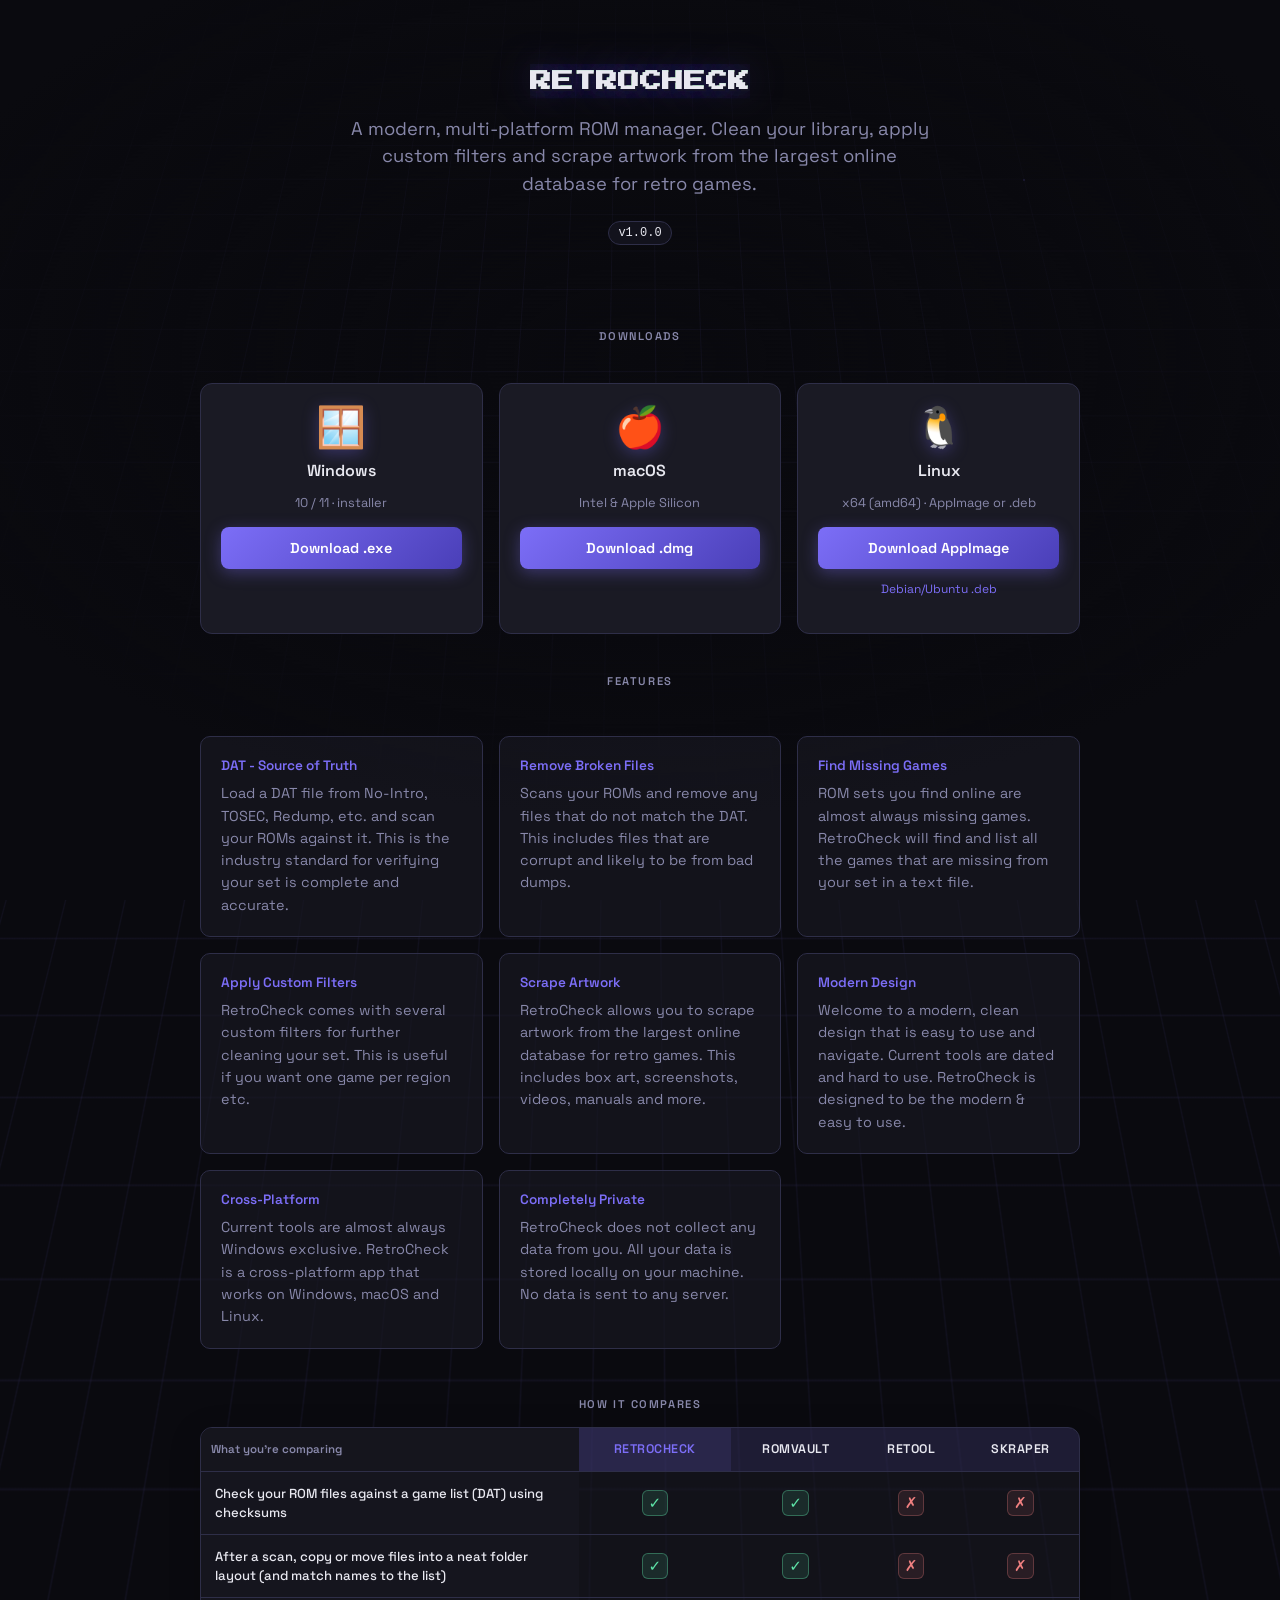
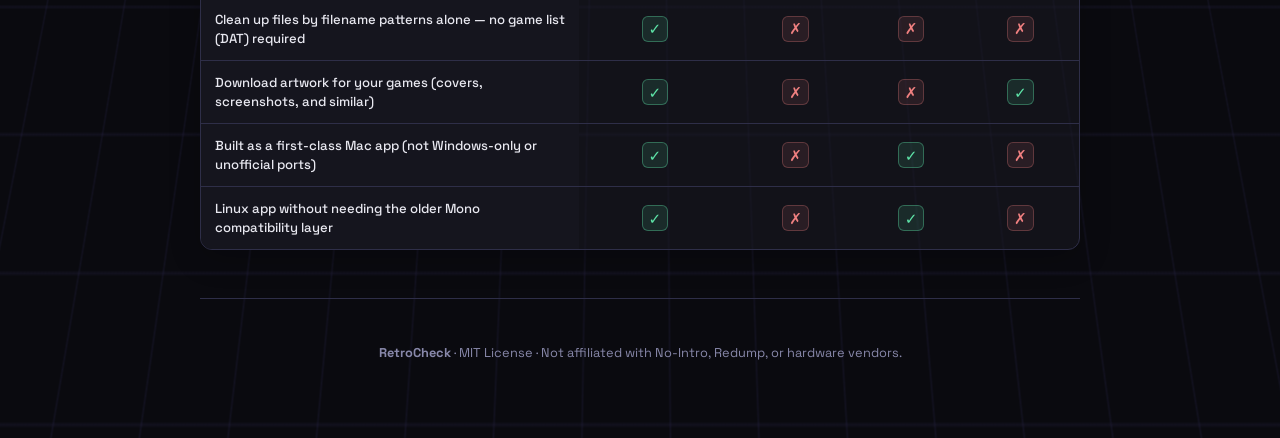
==== commit 228c08f0: "add compare to list" ====
--- a/index.html
+++ b/index.html
@@ -125,6 +125,85 @@
       </div>
     </section>
 
+    <h2 class="section-title tool-compare-heading" id="tool-compare-heading">How it compares</h2>
+    <section class="tool-compare" aria-labelledby="tool-compare-heading">
+      <!-- <p class="tool-compare-intro">
+        Same row = same kind of capability. Tools differ in depth — this is a high-level snapshot, not a review score.
+      </p> -->
+      <div class="tool-compare-scroll">
+        <table class="tool-compare-table">
+          <caption class="visually-hidden">
+            Feature comparison: RetroCheck versus RomVault, Retool, and Skraper
+          </caption>
+          <thead>
+            <tr>
+              <th scope="col">What you’re comparing</th>
+              <th scope="col">RetroCheck</th>
+              <th scope="col"><a href="https://www.romvault.com/" rel="noopener noreferrer">RomVault</a></th>
+              <th scope="col"><a href="https://unexpectedpanda.github.io/retool/" rel="noopener noreferrer">Retool</a></th>
+              <th scope="col"><a href="https://www.skraper.net/" rel="noopener noreferrer">Skraper</a></th>
+            </tr>
+          </thead>
+          <tbody>
+            <tr>
+              <th scope="row">Check your ROM files against a game list (DAT) using checksums</th>
+              <td><span class="cmp-yes" title="Yes">✓</span></td>
+              <td><span class="cmp-yes" title="Yes">✓</span></td>
+              <td><span class="cmp-no" title="No">✗</span></td>
+              <td><span class="cmp-no" title="No">✗</span></td>
+            </tr>
+            <tr>
+              <th scope="row">After a scan, copy or move files into a neat folder layout (and match names to the list)</th>
+              <td><span class="cmp-yes" title="Yes">✓</span></td>
+              <td><span class="cmp-yes" title="Yes">✓</span></td>
+              <td><span class="cmp-no" title="No">✗</span></td>
+              <td><span class="cmp-no" title="No">✗</span></td>
+            </tr>
+            <tr>
+              <th scope="row">Clean up files by filename patterns alone — no game list (DAT) required</th>
+              <td><span class="cmp-yes" title="Yes">✓</span></td>
+              <td><span class="cmp-no" title="No">✗</span></td>
+              <td><span class="cmp-no" title="No">✗</span></td>
+              <td><span class="cmp-no" title="No">✗</span></td>
+            </tr>
+            <tr>
+              <th scope="row">Download artwork for your games (covers, screenshots, and similar)</th>
+              <td><span class="cmp-yes" title="Yes">✓</span></td>
+              <td><span class="cmp-no" title="No">✗</span></td>
+              <td><span class="cmp-no" title="No">✗</span></td>
+              <td><span class="cmp-yes" title="Yes">✓</span></td>
+            </tr>
+            <tr>
+              <th scope="row">Built as a first-class Mac app (not Windows-only or unofficial ports)</th>
+              <td><span class="cmp-yes" title="Yes">✓</span></td>
+              <td><span class="cmp-no" title="No">✗</span></td>
+              <td><span class="cmp-yes" title="Yes">✓</span></td>
+              <td><span class="cmp-no" title="No">✗</span></td>
+            </tr>
+            <tr>
+              <th scope="row">Linux app without needing the older Mono compatibility layer</th>
+              <td><span class="cmp-yes" title="Yes">✓</span></td>
+              <td><span class="cmp-no" title="No">✗</span></td>
+              <td><span class="cmp-yes" title="Yes">✓</span></td>
+              <td><span class="cmp-no" title="No">✗</span></td>
+            </tr>
+            <!-- <tr>
+              <th scope="row">Heavy collection repair: disc games, many archive types, strong automatic fix / rebuild</th>
+              <td><span class="cmp-no" title="No">✗</span></td>
+              <td><span class="cmp-yes" title="Yes">✓</span></td>
+              <td><span class="cmp-no" title="No">✗</span></td>
+              <td><span class="cmp-no" title="No">✗</span></td>
+            </tr> -->
+          </tbody>
+        </table>
+      </div>
+      <!-- <p class="tool-compare-foot">
+        <strong>Retool</strong> builds new trimmed game-list files — use it with a ROM manager; it does not scan your ROM checksums.
+        <strong>Skraper</strong> is Windows-first for artwork; <strong>RomVault</strong> shines on huge Windows collections (Linux often uses Mono).
+        <strong>RetroCheck</strong> focuses on check → clean up → optional artwork in one cross-platform app.
+      </p> -->
+    </section>
+
     <!-- <h2 class="section-title section-title--spaced">Compared to RomVault &amp; similar</h2>
     <section class="compare" aria-label="Comparison with other ROM tools">
       <p>
--- a/styles.css
+++ b/styles.css
@@ -184,6 +184,8 @@
 .wrap > section.downloads,
 .wrap > section.features,
 .wrap > h2.section-title--spaced,
+.wrap > h2.tool-compare-heading,
+.wrap > section.tool-compare,
 .wrap > section.compare,
 .wrap > footer {
   animation: reveal-in 0.65s var(--ease-out) both;
@@ -205,12 +207,20 @@
   animation-delay: 0.6s;
 }
 
+.wrap > h2.tool-compare-heading {
+  animation-delay: 0.58s;
+}
+
+.wrap > section.tool-compare {
+  animation-delay: 0.64s;
+}
+
 .wrap > section.compare {
   animation-delay: 0.66s;
 }
 
 .wrap > footer {
-  animation-delay: 0.74s;
+  animation-delay: 0.78s;
 }
 
 .badge {
@@ -577,6 +587,168 @@
   line-height: 1.5;
 }
 
+/* Tool comparison matrix (RetroCheck vs RomVault, Retool, Skraper) */
+.visually-hidden {
+  position: absolute;
+  width: 1px;
+  height: 1px;
+  padding: 0;
+  margin: -1px;
+  overflow: hidden;
+  clip: rect(0, 0, 0, 0);
+  white-space: nowrap;
+  border: 0;
+}
+
+.tool-compare {
+  margin: 0 0 3rem;
+}
+
+.tool-compare-intro {
+  margin: 0 0 1rem;
+  font-size: 0.88rem;
+  color: var(--muted);
+  line-height: 1.55;
+  max-width: 48rem;
+}
+
+.tool-compare-scroll {
+  overflow-x: auto;
+  -webkit-overflow-scrolling: touch;
+  border-radius: 12px;
+  border: 1px solid var(--border);
+  background: rgba(26, 26, 36, 0.55);
+  box-shadow: 0 8px 32px rgba(0, 0, 0, 0.2);
+}
+
+.tool-compare-table {
+  width: 100%;
+  min-width: 36rem;
+  border-collapse: collapse;
+  font-size: 0.82rem;
+}
+
+.tool-compare-table caption {
+  padding: 0;
+}
+
+.tool-compare-table thead th {
+  text-align: center;
+  padding: 0.85rem 0.65rem;
+  background: rgba(124, 110, 247, 0.12);
+  color: var(--text);
+  font-weight: 600;
+  font-size: 0.78rem;
+  letter-spacing: 0.04em;
+  text-transform: uppercase;
+  border-bottom: 1px solid var(--border);
+  vertical-align: middle;
+}
+
+.tool-compare-table thead th:first-child {
+  text-align: left;
+  text-transform: none;
+  letter-spacing: 0;
+  font-size: 0.72rem;
+  color: var(--muted);
+  font-weight: 600;
+  position: sticky;
+  left: 0;
+  z-index: 2;
+  background: rgba(22, 22, 30, 0.98);
+  box-shadow: 1px 0 0 var(--border);
+}
+
+.tool-compare-table thead th:nth-child(2) {
+  background: rgba(124, 110, 247, 0.22);
+  color: var(--accent);
+}
+
+.tool-compare-table thead th a {
+  color: inherit;
+  text-decoration: none;
+  border-bottom: 1px solid transparent;
+}
+
+.tool-compare-table thead th a:hover {
+  border-bottom-color: currentColor;
+}
+
+.tool-compare-table tbody th {
+  text-align: left;
+  padding: 0.75rem 0.85rem;
+  font-weight: 500;
+  color: var(--text);
+  border-bottom: 1px solid var(--border);
+  line-height: 1.45;
+  max-width: 16rem;
+  position: sticky;
+  left: 0;
+  z-index: 1;
+  background: rgba(22, 22, 30, 0.97);
+  box-shadow: 1px 0 0 var(--border);
+}
+
+.tool-compare-table tbody tr:hover th {
+  background: rgba(30, 30, 42, 0.98);
+}
+
+.tool-compare-table td {
+  text-align: center;
+  padding: 0.75rem 0.5rem;
+  border-bottom: 1px solid var(--border);
+  color: var(--muted);
+  vertical-align: middle;
+  white-space: nowrap;
+}
+
+.tool-compare-table tbody tr:last-child th,
+.tool-compare-table tbody tr:last-child td {
+  border-bottom: none;
+}
+
+.tool-compare-table tbody tr:hover td {
+  background: rgba(124, 110, 247, 0.04);
+}
+
+.cmp-yes,
+.cmp-no {
+  display: inline-flex;
+  align-items: center;
+  justify-content: center;
+  width: 1.65rem;
+  height: 1.65rem;
+  border-radius: 6px;
+  font-weight: 700;
+  font-size: 0.95rem;
+  line-height: 1;
+}
+
+.cmp-yes {
+  color: #5ee4a8;
+  background: rgba(94, 228, 168, 0.12);
+  border: 1px solid rgba(94, 228, 168, 0.35);
+}
+
+.cmp-no {
+  color: #f08080;
+  background: rgba(240, 128, 128, 0.1);
+  border: 1px solid rgba(240, 128, 128, 0.28);
+}
+
+.tool-compare-foot {
+  margin: 1rem 0 0;
+  font-size: 0.78rem;
+  color: var(--muted);
+  line-height: 1.55;
+  max-width: 48rem;
+}
+
+.tool-compare-foot strong {
+  color: var(--text);
+  font-weight: 600;
+}
+
 /* Footer */
 footer {
   text-align: center;
@@ -611,6 +783,8 @@
   .wrap > section.features,
   .wrap > h2.section-title--spaced,
   .wrap > section.compare,
+  .wrap > h2.tool-compare-heading,
+  .wrap > section.tool-compare,
   .wrap > footer,
   header > * {
     animation: none !important;
